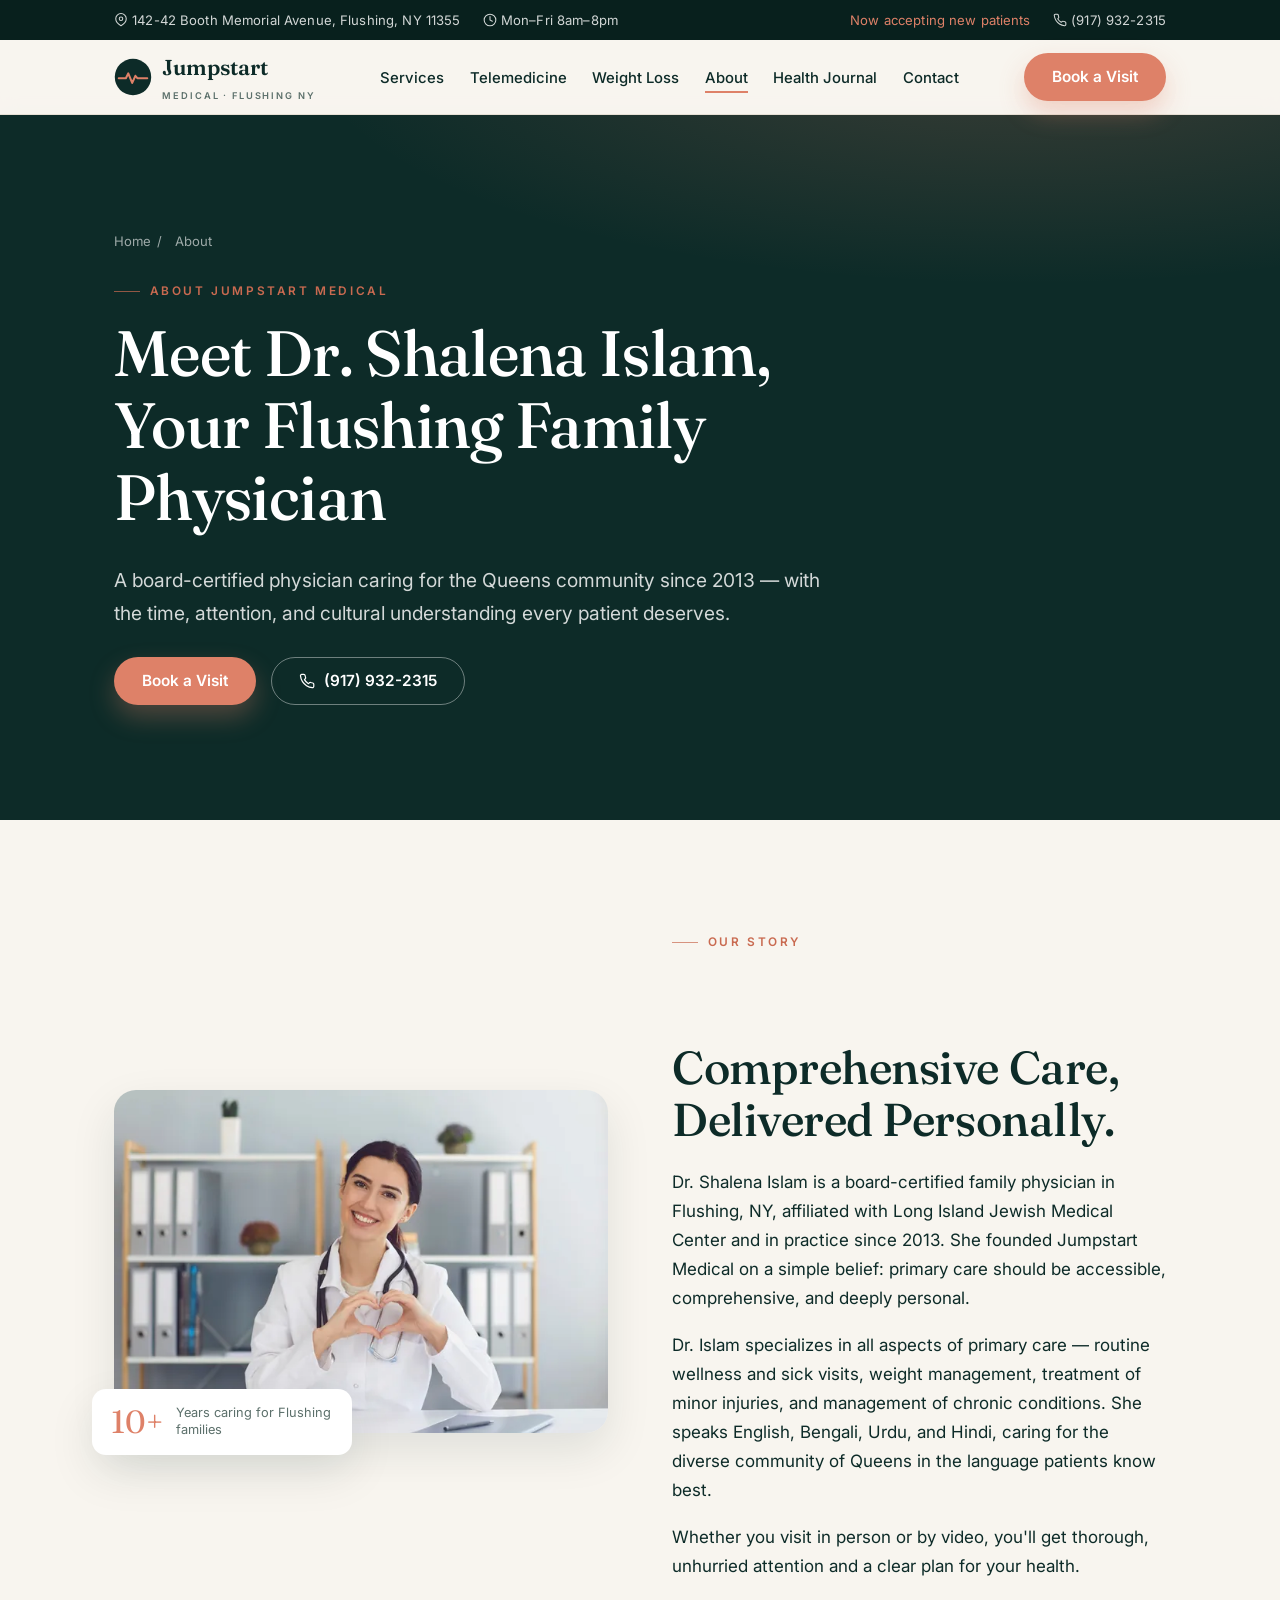
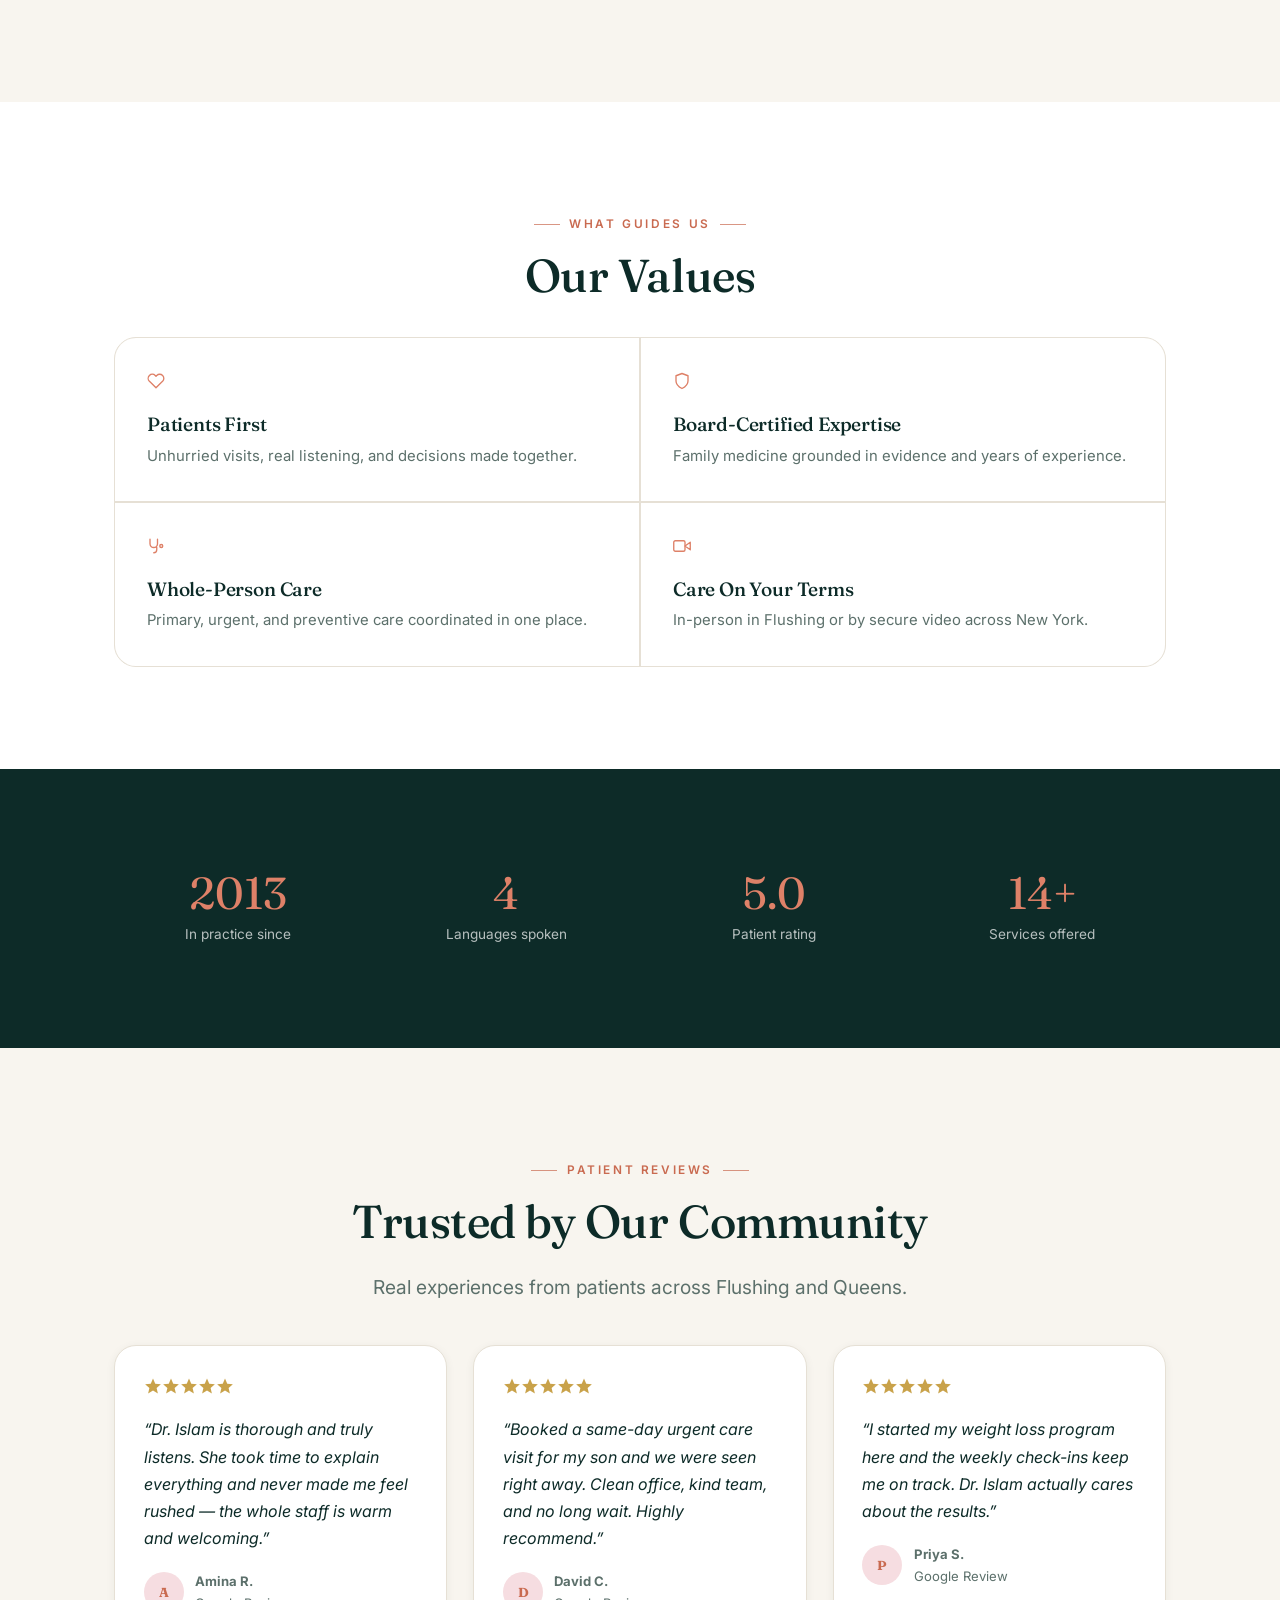
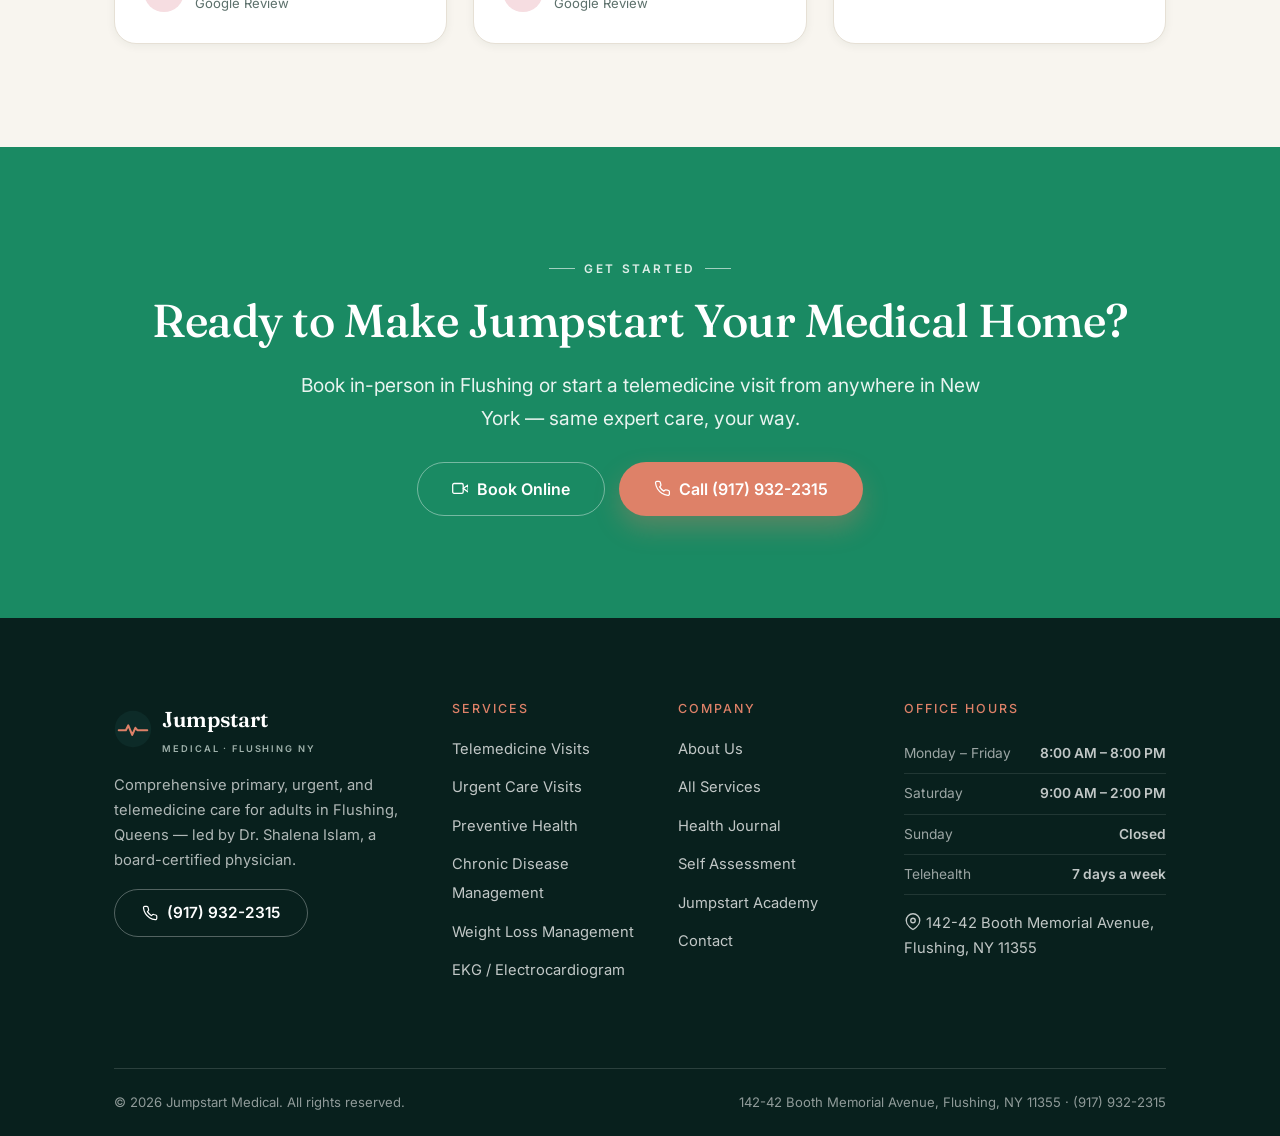
==== about-us/index.html @ 55629e94 "Redesign Jumpstart Medical site: new layout, SEO, responsive, imagery - Rebuild the site following j" ====
<!doctype html>
<html lang="en">
<head>
<meta charset="utf-8">
<meta name="viewport" content="width=device-width, initial-scale=1">
<title>About Jumpstart Medical | Dr. Shalena Islam, Flushing NY Family Physician</title>
<meta name="description" content="Meet Dr. Shalena Islam — a board-certified family physician in Flushing, Queens NY since 2013. Comprehensive primary, urgent, and telehealth care in English, Bengali, Urdu, and Hindi.">
<link rel="canonical" href="https://jumpstartmedical.care/about-us/">
<meta name="theme-color" content="#0d2b28">
<meta name="robots" content="index, follow, max-image-preview:large">
<meta name="author" content="Jumpstart Medical">
<meta name="geo.region" content="US-NY">
<meta name="geo.placename" content="Flushing, Queens, New York">

<meta property="og:type" content="website">
<meta property="og:site_name" content="Jumpstart Medical">
<meta property="og:title" content="About Jumpstart Medical | Dr. Shalena Islam, Flushing NY Family Physician">
<meta property="og:description" content="Meet Dr. Shalena Islam — a board-certified family physician in Flushing, Queens NY since 2013. Comprehensive primary, urgent, and telehealth care in English, Bengali, Urdu, and Hindi.">
<meta property="og:url" content="https://jumpstartmedical.care/about-us/">
<meta property="og:image" content="https://jumpstartmedical.care/assets/img/og-image.jpg">
<meta property="og:image:width" content="1200">
<meta property="og:image:height" content="630">
<meta property="og:locale" content="en_US">
<meta name="twitter:card" content="summary_large_image">
<meta name="twitter:title" content="About Jumpstart Medical | Dr. Shalena Islam, Flushing NY Family Physician">
<meta name="twitter:description" content="Meet Dr. Shalena Islam — a board-certified family physician in Flushing, Queens NY since 2013. Comprehensive primary, urgent, and telehealth care in English, Bengali, Urdu, and Hindi.">
<meta name="twitter:image" content="https://jumpstartmedical.care/assets/img/og-image.jpg">

<link rel="icon" type="image/svg+xml" href="../assets/img/favicon.svg">
<link rel="apple-touch-icon" href="../assets/img/favicon.svg">
<link rel="manifest" href="../site.webmanifest">

<link rel="preconnect" href="https://fonts.googleapis.com">
<link rel="preconnect" href="https://fonts.gstatic.com" crossorigin>
<link href="https://fonts.googleapis.com/css2?family=Fraunces:ital,opsz,wght@0,9..144,400;0,9..144,500;1,9..144,400&family=Inter:wght@400;500;600;700&display=swap" rel="stylesheet">
<link rel="stylesheet" href="../assets/css/styles.css">
<script type="application/ld+json">{"@context": "https://schema.org", "@type": "BreadcrumbList", "itemListElement": [{"@type": "ListItem", "position": 1, "name": "Home", "item": "https://jumpstartmedical.care/"}, {"@type": "ListItem", "position": 2, "name": "About", "item": "https://jumpstartmedical.care/about-us/"}]}</script>
<script type="application/ld+json">{"@context": "https://schema.org", "@type": "Physician", "name": "Dr. Shalena Islam", "url": "https://jumpstartmedical.care/about-us/", "telephone": "(917) 932-2315", "medicalSpecialty": "PrimaryCare", "worksFor": {"@id": "https://jumpstartmedical.care/#clinic"}, "knowsLanguage": ["English", "Bengali", "Urdu", "Hindi"], "address": {"@type": "PostalAddress", "streetAddress": "142-42 Booth Memorial Avenue", "addressLocality": "Flushing", "addressRegion": "NY", "postalCode": "11355", "addressCountry": "US"}}</script>
</head>
<body>
<a class="skip" href="#main">Skip to content</a>

<div class="topbar">
  <div class="wrap">
    <div class="tb-left">
      <span><svg class="ico" viewBox="0 0 24 24" fill="none" stroke="currentColor" stroke-width="1.8" stroke-linecap="round" stroke-linejoin="round" aria-hidden="true"><path d="M21 10c0 7-9 12-9 12s-9-5-9-12a9 9 0 0 1 18 0Z"/><circle cx="12" cy="10" r="3"/></svg> 142-42 Booth Memorial Avenue, Flushing, NY 11355</span>
      <span><svg class="ico" viewBox="0 0 24 24" fill="none" stroke="currentColor" stroke-width="1.8" stroke-linecap="round" stroke-linejoin="round" aria-hidden="true"><circle cx="12" cy="12" r="10"/><path d="M12 6v6l4 2"/></svg> Mon–Fri 8am–8pm</span>
    </div>
    <div class="tb-right">
      <span class="dot">Now accepting new patients</span>
      <a href="tel:+19179322315"><svg class="ico" viewBox="0 0 24 24" fill="none" stroke="currentColor" stroke-width="1.8" stroke-linecap="round" stroke-linejoin="round" aria-hidden="true"><path d="M22 16.9v3a2 2 0 0 1-2.2 2 19.8 19.8 0 0 1-8.6-3 19.5 19.5 0 0 1-6-6 19.8 19.8 0 0 1-3-8.6A2 2 0 0 1 4.1 2h3a2 2 0 0 1 2 1.7c.1 1 .4 1.9.7 2.8a2 2 0 0 1-.5 2.1L8.1 9.9a16 16 0 0 0 6 6l1.3-1.3a2 2 0 0 1 2.1-.4c.9.3 1.8.6 2.8.7a2 2 0 0 1 1.7 2Z"/></svg> (917) 932-2315</a>
    </div>
  </div>
</div>
<header class="site-header">
  <nav class="nav wrap" aria-label="Primary">
    <a class="brand" href="../index.html" aria-label="Jumpstart Medical home">
      <img class="mark" src="../assets/img/logo-mark.svg" alt="" width="38" height="38">
      <span>Jumpstart <small>Medical &middot; Flushing NY</small></span>
    </a>
    <ul class="nav-links"><li><a href="../services/">Services</a></li><li><a href="../services/telemedicine-queens-ny/">Telemedicine</a></li><li><a href="../services/weight-loss-in-flushing-ny/">Weight Loss</a></li><li><a href="../about-us/" class="active">About</a></li><li><a href="../blogs/">Health Journal</a></li><li><a href="../contact/">Contact</a></li></ul>
    <div class="nav-cta">
      <a class="btn btn-primary" href="https://www.zocdoc.com/practice/jumpstart-medical-75416" target="_blank" rel="noopener">Book a Visit</a>
    </div>
    <button class="nav-toggle" aria-label="Menu" aria-expanded="false" aria-controls="menu">
      <span></span><span></span><span></span>
    </button>
  </nav>
</header>
<main id="main">
<section class="page-hero">
  <div class="wrap">
    <div class="breadcrumb"><a href="../index.html">Home</a><span>/</span><span>About</span></div>
    <span class="kicker">About Jumpstart Medical</span>
    <h1>Meet Dr. Shalena Islam, Your Flushing Family Physician</h1>
    <p class="lead">A board-certified physician caring for the Queens community since 2013 — with the time, attention, and cultural understanding every patient deserves.</p>
    <div class="hero-actions">
      <a class="btn btn-primary" href="https://www.zocdoc.com/practice/jumpstart-medical-75416" target="_blank" rel="noopener">Book a Visit</a>
      <a class="btn btn-ghost-light" href="tel:+19179322315"><svg class="ico" viewBox="0 0 24 24" fill="none" stroke="currentColor" stroke-width="1.8" stroke-linecap="round" stroke-linejoin="round" aria-hidden="true"><path d="M22 16.9v3a2 2 0 0 1-2.2 2 19.8 19.8 0 0 1-8.6-3 19.5 19.5 0 0 1-6-6 19.8 19.8 0 0 1-3-8.6A2 2 0 0 1 4.1 2h3a2 2 0 0 1 2 1.7c.1 1 .4 1.9.7 2.8a2 2 0 0 1-.5 2.1L8.1 9.9a16 16 0 0 0 6 6l1.3-1.3a2 2 0 0 1 2.1-.4c.9.3 1.8.6 2.8.7a2 2 0 0 1 1.7 2Z"/></svg> (917) 932-2315</a>
    </div>
  </div>
</section>
<section class="section">
  <div class="wrap">
    <div class="split">
      <div class="split-media reveal"><img src="../assets/img/medicine-that-listens.webp" srcset="../assets/img/medicine-that-listens-640.webp 640w, ../assets/img/medicine-that-listens.webp 1200w" sizes="(max-width:860px) 100vw, 600px" width="1200" height="750" alt="Dr. Shalena Islam at Jumpstart Medical in Flushing, NY">
        <div class="badge-float"><span class="num">10+</span><small>Years caring for Flushing families</small></div>
      </div>
      <div class="reveal prose">
        <span class="kicker">Our Story</span>
        <h2>Comprehensive Care, Delivered Personally.</h2>
        <p>Dr. Shalena Islam is a board-certified family physician in Flushing, NY, affiliated with Long Island Jewish Medical Center and in practice since 2013. She founded Jumpstart Medical on a simple belief: primary care should be accessible, comprehensive, and deeply personal.</p>
        <p>Dr. Islam specializes in all aspects of primary care — routine wellness and sick visits, weight management, treatment of minor injuries, and management of chronic conditions. She speaks English, Bengali, Urdu, and Hindi, caring for the diverse community of Queens in the language patients know best.</p>
        <p>Whether you visit in person or by video, you'll get thorough, unhurried attention and a clear plan for your health.</p>
      </div>
    </div>
  </div>
</section>
<section class="section" style="background:var(--paper)">
  <div class="wrap">
    <div class="section-head center"><span class="kicker center">What Guides Us</span><h2>Our Values</h2></div>
    <div class="feat-grid" style="margin-top:2.2rem"><div class="feat reveal"><span style="color:var(--coral);display:inline-flex;width:34px;height:34px"><svg class="ico" viewBox="0 0 24 24" fill="none" stroke="currentColor" stroke-width="1.8" stroke-linecap="round" stroke-linejoin="round" aria-hidden="true"><path d="M20.8 4.6a5.5 5.5 0 0 0-7.8 0L12 5.7l-1-1.1a5.5 5.5 0 0 0-7.8 7.8l1.1 1L12 21l7.7-7.6 1.1-1a5.5 5.5 0 0 0 0-7.8Z"/></svg></span><h3>Patients First</h3><p>Unhurried visits, real listening, and decisions made together.</p></div><div class="feat reveal"><span style="color:var(--coral);display:inline-flex;width:34px;height:34px"><svg class="ico" viewBox="0 0 24 24" fill="none" stroke="currentColor" stroke-width="1.8" stroke-linecap="round" stroke-linejoin="round" aria-hidden="true"><path d="M12 22s8-4 8-10V5l-8-3-8 3v7c0 6 8 10 8 10Z"/></svg></span><h3>Board-Certified Expertise</h3><p>Family medicine grounded in evidence and years of experience.</p></div><div class="feat reveal"><span style="color:var(--coral);display:inline-flex;width:34px;height:34px"><svg class="ico" viewBox="0 0 24 24" fill="none" stroke="currentColor" stroke-width="1.8" stroke-linecap="round" stroke-linejoin="round" aria-hidden="true"><path d="M4 3v6a5 5 0 0 0 10 0V3M9 21a4 4 0 0 0 4-4v-3"/><circle cx="19" cy="12" r="2"/></svg></span><h3>Whole-Person Care</h3><p>Primary, urgent, and preventive care coordinated in one place.</p></div><div class="feat reveal"><span style="color:var(--coral);display:inline-flex;width:34px;height:34px"><svg class="ico" viewBox="0 0 24 24" fill="none" stroke="currentColor" stroke-width="1.8" stroke-linecap="round" stroke-linejoin="round" aria-hidden="true"><path d="m23 7-7 5 7 5V7Z"/><rect x="1" y="5" width="15" height="14" rx="2"/></svg></span><h3>Care On Your Terms</h3><p>In-person in Flushing or by secure video across New York.</p></div></div>
  </div>
</section>
<section class="section band-dark">
  <div class="wrap">
    <div class="stats on-dark reveal">
      <div class="stat"><div class="n">2013</div><div class="l" style="color:rgba(255,255,255,.7)">In practice since</div></div>
      <div class="stat"><div class="n">4</div><div class="l" style="color:rgba(255,255,255,.7)">Languages spoken</div></div>
      <div class="stat"><div class="n">5.0</div><div class="l" style="color:rgba(255,255,255,.7)">Patient rating</div></div>
      <div class="stat"><div class="n">14+</div><div class="l" style="color:rgba(255,255,255,.7)">Services offered</div></div>
    </div>
  </div>
</section>

<section class="section">
  <div class="wrap">
    <div class="section-head center">
      <span class="kicker center">Patient Reviews</span>
      <h2>Trusted by Our Community</h2>
      <p class="lead">Real experiences from patients across Flushing and Queens.</p>
    </div>
    <div class="grid grid-3" style="margin-top:2.6rem">
      <div class="review reveal">
        <div class="stars" aria-label="5 out of 5 stars"><svg viewBox="0 0 24 24" fill="currentColor" aria-hidden="true"><path d="m12 2 3 6.9 7.5.6-5.7 5 1.7 7.4L12 18l-6.5 3.9 1.7-7.4-5.7-5 7.5-.6Z"/></svg><svg viewBox="0 0 24 24" fill="currentColor" aria-hidden="true"><path d="m12 2 3 6.9 7.5.6-5.7 5 1.7 7.4L12 18l-6.5 3.9 1.7-7.4-5.7-5 7.5-.6Z"/></svg><svg viewBox="0 0 24 24" fill="currentColor" aria-hidden="true"><path d="m12 2 3 6.9 7.5.6-5.7 5 1.7 7.4L12 18l-6.5 3.9 1.7-7.4-5.7-5 7.5-.6Z"/></svg><svg viewBox="0 0 24 24" fill="currentColor" aria-hidden="true"><path d="m12 2 3 6.9 7.5.6-5.7 5 1.7 7.4L12 18l-6.5 3.9 1.7-7.4-5.7-5 7.5-.6Z"/></svg><svg viewBox="0 0 24 24" fill="currentColor" aria-hidden="true"><path d="m12 2 3 6.9 7.5.6-5.7 5 1.7 7.4L12 18l-6.5 3.9 1.7-7.4-5.7-5 7.5-.6Z"/></svg></div>
        <p>&ldquo;Dr. Islam is thorough and truly listens. She took time to explain everything and never made me feel rushed — the whole staff is warm and welcoming.&rdquo;</p>
        <div class="who"><span class="av">A</span><span><b>Amina R.</b><span>Google Review</span></span></div>
      </div>
      <div class="review reveal">
        <div class="stars" aria-label="5 out of 5 stars"><svg viewBox="0 0 24 24" fill="currentColor" aria-hidden="true"><path d="m12 2 3 6.9 7.5.6-5.7 5 1.7 7.4L12 18l-6.5 3.9 1.7-7.4-5.7-5 7.5-.6Z"/></svg><svg viewBox="0 0 24 24" fill="currentColor" aria-hidden="true"><path d="m12 2 3 6.9 7.5.6-5.7 5 1.7 7.4L12 18l-6.5 3.9 1.7-7.4-5.7-5 7.5-.6Z"/></svg><svg viewBox="0 0 24 24" fill="currentColor" aria-hidden="true"><path d="m12 2 3 6.9 7.5.6-5.7 5 1.7 7.4L12 18l-6.5 3.9 1.7-7.4-5.7-5 7.5-.6Z"/></svg><svg viewBox="0 0 24 24" fill="currentColor" aria-hidden="true"><path d="m12 2 3 6.9 7.5.6-5.7 5 1.7 7.4L12 18l-6.5 3.9 1.7-7.4-5.7-5 7.5-.6Z"/></svg><svg viewBox="0 0 24 24" fill="currentColor" aria-hidden="true"><path d="m12 2 3 6.9 7.5.6-5.7 5 1.7 7.4L12 18l-6.5 3.9 1.7-7.4-5.7-5 7.5-.6Z"/></svg></div>
        <p>&ldquo;Booked a same-day urgent care visit for my son and we were seen right away. Clean office, kind team, and no long wait. Highly recommend.&rdquo;</p>
        <div class="who"><span class="av">D</span><span><b>David C.</b><span>Google Review</span></span></div>
      </div>
      <div class="review reveal">
        <div class="stars" aria-label="5 out of 5 stars"><svg viewBox="0 0 24 24" fill="currentColor" aria-hidden="true"><path d="m12 2 3 6.9 7.5.6-5.7 5 1.7 7.4L12 18l-6.5 3.9 1.7-7.4-5.7-5 7.5-.6Z"/></svg><svg viewBox="0 0 24 24" fill="currentColor" aria-hidden="true"><path d="m12 2 3 6.9 7.5.6-5.7 5 1.7 7.4L12 18l-6.5 3.9 1.7-7.4-5.7-5 7.5-.6Z"/></svg><svg viewBox="0 0 24 24" fill="currentColor" aria-hidden="true"><path d="m12 2 3 6.9 7.5.6-5.7 5 1.7 7.4L12 18l-6.5 3.9 1.7-7.4-5.7-5 7.5-.6Z"/></svg><svg viewBox="0 0 24 24" fill="currentColor" aria-hidden="true"><path d="m12 2 3 6.9 7.5.6-5.7 5 1.7 7.4L12 18l-6.5 3.9 1.7-7.4-5.7-5 7.5-.6Z"/></svg><svg viewBox="0 0 24 24" fill="currentColor" aria-hidden="true"><path d="m12 2 3 6.9 7.5.6-5.7 5 1.7 7.4L12 18l-6.5 3.9 1.7-7.4-5.7-5 7.5-.6Z"/></svg></div>
        <p>&ldquo;I started my weight loss program here and the weekly check-ins keep me on track. Dr. Islam actually cares about the results.&rdquo;</p>
        <div class="who"><span class="av">P</span><span><b>Priya S.</b><span>Google Review</span></span></div>
      </div></div>
  </div>
</section>

<section class="section cta-band">
  <div class="wrap">
    <span class="kicker center" style="color:rgba(255,255,255,.85)">Get Started</span>
    <h2>Ready to Make Jumpstart Your Medical Home?</h2>
    <p class="lead" style="max-width:60ch;margin-inline:auto">Book in-person in Flushing or start a telemedicine visit from anywhere in New York — same expert care, your way.</p>
    <div class="hero-actions">
      <a class="btn btn-ghost-light btn-lg" href="https://www.zocdoc.com/practice/jumpstart-medical-75416" target="_blank" rel="noopener"><svg class="ico" viewBox="0 0 24 24" fill="none" stroke="currentColor" stroke-width="1.8" stroke-linecap="round" stroke-linejoin="round" aria-hidden="true"><path d="m23 7-7 5 7 5V7Z"/><rect x="1" y="5" width="15" height="14" rx="2"/></svg> Book Online</a>
      <a class="btn btn-primary btn-lg" href="tel:+19179322315"><svg class="ico" viewBox="0 0 24 24" fill="none" stroke="currentColor" stroke-width="1.8" stroke-linecap="round" stroke-linejoin="round" aria-hidden="true"><path d="M22 16.9v3a2 2 0 0 1-2.2 2 19.8 19.8 0 0 1-8.6-3 19.5 19.5 0 0 1-6-6 19.8 19.8 0 0 1-3-8.6A2 2 0 0 1 4.1 2h3a2 2 0 0 1 2 1.7c.1 1 .4 1.9.7 2.8a2 2 0 0 1-.5 2.1L8.1 9.9a16 16 0 0 0 6 6l1.3-1.3a2 2 0 0 1 2.1-.4c.9.3 1.8.6 2.8.7a2 2 0 0 1 1.7 2Z"/></svg> Call (917) 932-2315</a>
    </div>
  </div>
</section></main>
<footer class="site-footer">
  <div class="wrap">
    <div class="footer-top">
      <div>
        <a class="brand" href="../index.html">
          <img class="mark" src="../assets/img/logo-mark.svg" alt="" width="38" height="38">
          <span>Jumpstart <small>Medical &middot; Flushing NY</small></span>
        </a>
        <p>Comprehensive primary, urgent, and telemedicine care for adults in Flushing, Queens — led by Dr. Shalena Islam, a board-certified physician.</p>
        <p><a class="btn btn-outline" style="border-color:rgba(255,255,255,.3);color:#fff" href="tel:+19179322315"><svg class="ico" viewBox="0 0 24 24" fill="none" stroke="currentColor" stroke-width="1.8" stroke-linecap="round" stroke-linejoin="round" aria-hidden="true"><path d="M22 16.9v3a2 2 0 0 1-2.2 2 19.8 19.8 0 0 1-8.6-3 19.5 19.5 0 0 1-6-6 19.8 19.8 0 0 1-3-8.6A2 2 0 0 1 4.1 2h3a2 2 0 0 1 2 1.7c.1 1 .4 1.9.7 2.8a2 2 0 0 1-.5 2.1L8.1 9.9a16 16 0 0 0 6 6l1.3-1.3a2 2 0 0 1 2.1-.4c.9.3 1.8.6 2.8.7a2 2 0 0 1 1.7 2Z"/></svg> (917) 932-2315</a></p>
      </div>
      <div class="footer-col">
        <h4>Services</h4>
        <ul><li><a href="../services/">Telemedicine Visits</a></li><li><a href="../services/">Urgent Care Visits</a></li><li><a href="../services/">Preventive Health</a></li><li><a href="../services/">Chronic Disease Management</a></li><li><a href="../services/">Weight Loss Management</a></li><li><a href="../services/">EKG / Electrocardiogram</a></li></ul>
      </div>
      <div class="footer-col">
        <h4>Company</h4>
        <ul>
          <li><a href="../about-us/">About Us</a></li>
          <li><a href="../services/">All Services</a></li>
          <li><a href="../blogs/">Health Journal</a></li>
          <li><a href="../self-assessment/">Self Assessment</a></li>
          <li><a href="../jumpstart-academy/">Jumpstart Academy</a></li>
          <li><a href="../contact/">Contact</a></li>
        </ul>
      </div>
      <div class="footer-col footer-hours">
        <h4>Office Hours</h4>
        <div class="hours-row"><span>Monday – Friday</span><span>8:00 AM – 8:00 PM</span></div><div class="hours-row"><span>Saturday</span><span>9:00 AM – 2:00 PM</span></div><div class="hours-row"><span>Sunday</span><span>Closed</span></div><div class="hours-row"><span>Telehealth</span><span>7 days a week</span></div>
        <p style="margin-top:1rem"><a href="https://www.google.com/maps/search/?api=1&query=142-42+Booth+Memorial+Avenue+Flushing+NY+11355" target="_blank" rel="noopener"><svg class="ico" viewBox="0 0 24 24" fill="none" stroke="currentColor" stroke-width="1.8" stroke-linecap="round" stroke-linejoin="round" aria-hidden="true"><path d="M21 10c0 7-9 12-9 12s-9-5-9-12a9 9 0 0 1 18 0Z"/><circle cx="12" cy="10" r="3"/></svg> 142-42 Booth Memorial Avenue, Flushing, NY 11355</a></p>
      </div>
    </div>
    <div class="footer-bottom">
      <span>&copy; <span id="yr">2026</span> Jumpstart Medical. All rights reserved.</span>
      <span>142-42 Booth Memorial Avenue, Flushing, NY 11355 &middot; <a href="tel:+19179322315">(917) 932-2315</a></span>
    </div>
  </div>
</footer>
<script src="../assets/js/main.js" defer></script>
</body>
</html>
---- assets/css/styles.css ----
/* ==========================================================================
   Jumpstart Medical — Design System
   Colors & content from jumpstartmedical.care; layout inspired reference build.
   ========================================================================== */

:root {
  /* Brand palette */
  --ink:        #0d2b28;   /* deep teal — dark sections, hero */
  --ink-2:      #08201d;   /* darkest teal */
  --ink-3:      #123b36;   /* raised teal panels */
  --cream:      #f8f5ef;   /* page background */
  --paper:      #ffffff;
  --coral:      #de8168;   /* primary action */
  --coral-dark: #c96a50;
  --rose:       #f6dde1;   /* soft pink section */
  --rose-deep:  #ecc4cb;
  --emerald:    #1a8a63;   /* green CTA */
  --emerald-dk: #147354;
  --gold:       #c9a24a;
  --muted:      #5c706b;   /* body muted text */
  --muted-light:#9fb1ab;
  --line:       #e6e0d5;
  --line-dark:  rgba(255,255,255,.14);

  /* Typography */
  --serif: "Fraunces", "Playfair Display", Georgia, "Times New Roman", serif;
  --sans:  "Inter", -apple-system, BlinkMacSystemFont, "Segoe UI", Roboto, Helvetica, Arial, sans-serif;

  /* Rhythm */
  --wrap: 1180px;
  --gut: clamp(20px, 5vw, 64px);
  --radius: 14px;
  --radius-lg: 22px;
  --shadow-sm: 0 2px 10px rgba(13,43,40,.06);
  --shadow: 0 18px 45px rgba(13,43,40,.10);
  --shadow-lg: 0 30px 70px rgba(13,43,40,.16);
  --ease: cubic-bezier(.22,.61,.36,1);
}

/* ---------- Reset & base ---------- */
* { box-sizing: border-box; }
html { scroll-behavior: smooth; -webkit-text-size-adjust: 100%; }
body {
  margin: 0;
  font-family: var(--sans);
  color: var(--ink);
  background: var(--cream);
  font-size: 17px;
  line-height: 1.7;
  -webkit-font-smoothing: antialiased;
  text-rendering: optimizeLegibility;
}
img { max-width: 100%; display: block; height: auto; }
a { color: inherit; text-decoration: none; }
h1,h2,h3,h4 { font-family: var(--serif); font-weight: 500; line-height: 1.12; margin: 0 0 .5em; letter-spacing: -.01em; }
h1 { font-size: clamp(2.3rem, 5.2vw, 4rem); }
h2 { font-size: clamp(1.85rem, 3.6vw, 2.9rem); }
h3 { font-size: clamp(1.2rem, 2vw, 1.5rem); }
p { margin: 0 0 1.1em; }
:focus-visible { outline: 3px solid var(--coral); outline-offset: 3px; border-radius: 4px; }

/* Inline icon sizing (default; context rules below override) */
.ico { width: 18px; height: 18px; flex: none; vertical-align: -3px; }
.stars svg { width: 18px; height: 18px; }
.reason-card .stars svg { width: 22px; height: 22px; }
.btn .ico { width: 1.05em; height: 1.05em; vertical-align: middle; }
.topbar .ico { width: 14px; height: 14px; vertical-align: -2px; }

.wrap { width: 100%; max-width: var(--wrap); margin-inline: auto; padding-inline: var(--gut); }
.section { padding: clamp(56px, 8vw, 110px) 0; }
.center { text-align: center; }
.lead { font-size: clamp(1.05rem, 1.6vw, 1.2rem); color: var(--muted); }

/* eyebrow / kicker */
.kicker {
  font-family: var(--sans);
  font-size: .74rem;
  font-weight: 600;
  letter-spacing: .22em;
  text-transform: uppercase;
  color: var(--coral-dark);
  display: inline-flex;
  align-items: center;
  gap: .6rem;
  margin-bottom: 1rem;
}
.kicker::before { content: ""; width: 26px; height: 1px; background: currentColor; opacity: .7; }
.kicker.center { justify-content: center; }
.kicker.center::after { content: ""; width: 26px; height: 1px; background: currentColor; opacity: .7; }
.on-dark .kicker { color: var(--coral); }

.section-head { max-width: 720px; }
.section-head.center { margin-inline: auto; }

/* ---------- Buttons ---------- */
.btn {
  display: inline-flex; align-items: center; justify-content: center; gap: .55rem;
  font-family: var(--sans); font-weight: 600; font-size: .96rem;
  padding: .95rem 1.7rem; border-radius: 999px; border: 1.5px solid transparent;
  cursor: pointer; transition: transform .25s var(--ease), background .25s, color .25s, box-shadow .25s;
  line-height: 1; text-align: center;
}
.btn:hover { transform: translateY(-2px); }
.btn-primary { background: var(--coral); color: #fff; box-shadow: 0 12px 26px rgba(222,129,104,.32); }
.btn-primary:hover { background: var(--coral-dark); }
.btn-emerald { background: var(--emerald); color: #fff; box-shadow: 0 12px 26px rgba(26,138,99,.28); }
.btn-emerald:hover { background: var(--emerald-dk); }
.btn-outline { border-color: rgba(13,43,40,.28); color: var(--ink); background: transparent; }
.btn-outline:hover { background: var(--ink); color: #fff; border-color: var(--ink); }
.btn-ghost-light { border-color: rgba(255,255,255,.4); color: #fff; background: transparent; }
.btn-ghost-light:hover { background: #fff; color: var(--ink); }
.btn-lg { padding: 1.1rem 2.1rem; font-size: 1rem; }

/* ---------- Header ---------- */
.topbar {
  background: var(--ink-2); color: rgba(255,255,255,.82);
  font-size: .82rem; letter-spacing: .01em;
}
.topbar .wrap { display: flex; justify-content: space-between; align-items: center; gap: 1rem; min-height: 40px; }
.topbar a { color: rgba(255,255,255,.82); transition: color .2s; }
.topbar a:hover { color: #fff; }
.topbar .tb-left, .topbar .tb-right { display: flex; gap: 1.4rem; align-items: center; flex-wrap: wrap; }
.topbar .dot { color: var(--coral); }

.site-header {
  position: sticky; top: 0; z-index: 50;
  background: rgba(248,245,239,.92);
  backdrop-filter: saturate(140%) blur(10px);
  border-bottom: 1px solid var(--line);
}
.nav { display: flex; align-items: center; justify-content: space-between; gap: 1.5rem; min-height: 74px; }
.brand { display: flex; align-items: center; gap: .65rem; font-family: var(--serif); font-weight: 600; font-size: 1.35rem; color: var(--ink); }
.brand .mark { width: 38px; height: 38px; flex: none; }
.brand small { display: block; font-family: var(--sans); font-size: .58rem; letter-spacing: .2em; text-transform: uppercase; color: var(--muted); font-weight: 600; margin-top: 2px; }
.nav-links { display: flex; align-items: center; gap: 1.6rem; list-style: none; margin: 0; padding: 0; }
.nav-links a { font-size: .93rem; font-weight: 500; color: var(--ink); position: relative; padding: .3rem 0; transition: color .2s; }
.nav-links a::after { content: ""; position: absolute; left: 0; bottom: -2px; width: 0; height: 2px; background: var(--coral); transition: width .28s var(--ease); }
.nav-links a:hover::after, .nav-links a.active::after { width: 100%; }
.nav-cta { display: flex; align-items: center; gap: .8rem; }
.nav-toggle { display: none; background: none; border: 0; cursor: pointer; padding: .4rem; }
.nav-toggle span { display: block; width: 26px; height: 2px; background: var(--ink); margin: 5px 0; border-radius: 2px; transition: .3s var(--ease); }

/* ---------- Hero ---------- */
.hero { position: relative; color: #fff; background: var(--ink); overflow: hidden; }
.hero::before {
  content: ""; position: absolute; inset: 0;
  background: linear-gradient(105deg, rgba(8,32,29,.94) 0%, rgba(8,32,29,.78) 42%, rgba(8,32,29,.45) 100%);
  z-index: 1;
}
.hero-bg { position: absolute; inset: 0; width: 100%; height: 100%; object-fit: cover; z-index: 0; }
.hero .wrap { position: relative; z-index: 2; padding-top: clamp(60px, 9vw, 110px); padding-bottom: clamp(60px, 9vw, 110px); }
.hero-grid { display: grid; grid-template-columns: 1.15fr .85fr; gap: clamp(28px, 5vw, 64px); align-items: center; }
.hero h1 { color: #fff; margin-bottom: .35em; }
.hero h1 em { font-style: italic; color: var(--coral); }
.hero-sub { font-size: clamp(1.02rem, 1.5vw, 1.18rem); color: rgba(255,255,255,.85); max-width: 46ch; }
.hero-actions { display: flex; flex-wrap: wrap; gap: .9rem; margin-top: 1.7rem; }
.hero-badge { display: inline-block; font-size: .74rem; letter-spacing: .2em; text-transform: uppercase; color: var(--coral); font-weight: 600; margin-bottom: 1.1rem; }

/* Hours card in hero */
.hours-card {
  background: rgba(255,255,255,.07); border: 1px solid rgba(255,255,255,.16);
  border-radius: var(--radius-lg); padding: 1.6rem 1.7rem; backdrop-filter: blur(6px);
}
.hours-card h3 { color: #fff; font-family: var(--sans); font-size: .78rem; letter-spacing: .18em; text-transform: uppercase; color: var(--coral); margin-bottom: 1rem; }
.hours-row { display: flex; justify-content: space-between; gap: 1rem; padding: .5rem 0; border-bottom: 1px solid rgba(255,255,255,.1); font-size: .93rem; }
.hours-row:last-child { border-bottom: 0; }
.hours-row span:first-child { color: rgba(255,255,255,.72); }
.hours-row span:last-child { font-weight: 600; }
.hours-card .addr { margin-top: 1.1rem; font-size: .9rem; color: rgba(255,255,255,.8); line-height: 1.5; }

/* ---------- Trust strip ---------- */
.trust { background: var(--ink-2); color: rgba(255,255,255,.9); border-top: 1px solid var(--line-dark); }
.trust .wrap { display: flex; flex-wrap: wrap; justify-content: space-between; gap: 1rem 2rem; padding-block: 1.1rem; }
.trust-item { display: flex; align-items: center; gap: .6rem; font-size: .9rem; font-weight: 500; }
.trust-item svg { width: 20px; height: 20px; color: var(--coral); flex: none; }

/* ---------- Split feature ---------- */
.split { display: grid; grid-template-columns: 1fr 1fr; gap: clamp(30px, 5vw, 72px); align-items: center; }
.split.rev .split-media { order: 2; }
.split-media { position: relative; }
.split-media img { border-radius: var(--radius-lg); box-shadow: var(--shadow); width: 100%; object-fit: cover; }
.split-media .badge-float {
  position: absolute; bottom: -22px; left: -22px; background: var(--paper);
  border-radius: var(--radius); padding: 1rem 1.2rem; box-shadow: var(--shadow);
  display: flex; align-items: center; gap: .8rem; max-width: 260px;
}
.split-media .badge-float .num { font-family: var(--serif); font-size: 2rem; color: var(--coral); line-height: 1; }
.split-media .badge-float small { font-size: .8rem; color: var(--muted); line-height: 1.3; }
.check-list { list-style: none; margin: 1.4rem 0 0; padding: 0; display: grid; gap: .85rem; }
.check-list li { display: flex; gap: .7rem; align-items: flex-start; font-size: 1rem; }
.check-list svg { width: 22px; height: 22px; color: var(--emerald); flex: none; margin-top: 2px; }
.on-dark .check-list svg { color: var(--coral); }

/* ---------- Service cards grid ---------- */
.grid { display: grid; gap: 26px; }
.grid-3 { grid-template-columns: repeat(3, 1fr); }
.grid-2 { grid-template-columns: repeat(2, 1fr); }
.grid-4 { grid-template-columns: repeat(4, 1fr); }

.card {
  background: var(--paper); border: 1px solid var(--line); border-radius: var(--radius-lg);
  overflow: hidden; transition: transform .3s var(--ease), box-shadow .3s; display: flex; flex-direction: column;
}
.card:hover { transform: translateY(-6px); box-shadow: var(--shadow); }
.card-media { position: relative; aspect-ratio: 16/10; overflow: hidden; }
.card-media img { width: 100%; height: 100%; object-fit: cover; transition: transform .5s var(--ease); }
.card:hover .card-media img { transform: scale(1.05); }
.tag {
  position: absolute; top: 12px; left: 12px; z-index: 2;
  background: var(--coral); color: #fff; font-size: .66rem; font-weight: 700;
  letter-spacing: .12em; text-transform: uppercase; padding: .35rem .7rem; border-radius: 999px;
}
.tag.emerald { background: var(--emerald); }
.tag.ink { background: var(--ink); }
.card-body { padding: 1.4rem 1.5rem 1.6rem; flex: 1; display: flex; flex-direction: column; }
.card-body h3 { font-size: 1.22rem; margin-bottom: .4rem; }
.card-body p { font-size: .93rem; color: var(--muted); margin-bottom: 1rem; }
.card-body .more { margin-top: auto; font-weight: 600; font-size: .88rem; color: var(--coral-dark); display: inline-flex; align-items: center; gap: .4rem; }
.card:hover .card-body .more { gap: .7rem; }

/* Image-overlay service cards (What We Do) */
.svc-tiles { display: grid; grid-template-columns: repeat(3, 1fr); gap: 20px; }
.svc-tile { position: relative; border-radius: var(--radius-lg); overflow: hidden; min-height: 340px; display: flex; align-items: flex-end; color: #fff; }
.svc-tile img { position: absolute; inset: 0; width: 100%; height: 100%; object-fit: cover; z-index: 0; transition: transform .5s var(--ease); }
.svc-tile::after { content: ""; position: absolute; inset: 0; z-index: 1; background: linear-gradient(to top, rgba(8,32,29,.92) 0%, rgba(8,32,29,.35) 55%, rgba(8,32,29,.05) 100%); }
.svc-tile:hover img { transform: scale(1.06); }
.svc-tile .svc-inner { position: relative; z-index: 2; padding: 1.6rem; }
.svc-tile h3 { color: #fff; margin-bottom: .35rem; }
.svc-tile p { font-size: .9rem; color: rgba(255,255,255,.85); margin: 0; }

/* ---------- Feature list (Why choose) 2x2 ---------- */
.feat-grid { display: grid; grid-template-columns: 1fr 1fr; gap: 2px; background: var(--line); border: 1px solid var(--line); border-radius: var(--radius-lg); overflow: hidden; }
.feat { background: var(--paper); padding: 2rem 2rem; }
.feat .fnum { font-family: var(--serif); color: var(--coral); font-size: 1.1rem; letter-spacing: .1em; }
.feat h3 { font-size: 1.2rem; margin: .5rem 0 .5rem; }
.feat p { font-size: .93rem; color: var(--muted); margin: 0; }

/* ---------- Dark band (no-fault) ---------- */
.band-dark { background: var(--ink); color: #fff; }
.band-dark h2 { color: #fff; }
.band-dark .lead { color: rgba(255,255,255,.8); }
.provide-list { list-style: none; margin: 0; padding: 0; display: grid; grid-template-columns: 1fr 1fr; gap: .8rem 2rem; }
.provide-list li { display: flex; gap: .6rem; align-items: flex-start; font-size: .96rem; color: rgba(255,255,255,.9); }
.provide-list svg { width: 20px; height: 20px; color: var(--coral); flex: none; margin-top: 3px; }

/* ---------- Rose band (why us) ---------- */
.band-rose { background: var(--rose); }
.reason-card { background: var(--ink); color: #fff; border-radius: var(--radius-lg); padding: 2rem; box-shadow: var(--shadow); }
.reason-card .rating { font-family: var(--serif); font-size: 3rem; color: var(--coral); line-height: 1; }
.reason-card .stars { color: var(--gold); letter-spacing: 2px; margin: .3rem 0 .5rem; }
.reason-card .same-day { margin-top: 1.4rem; padding-top: 1.4rem; border-top: 1px solid rgba(255,255,255,.15); }
.reason-card .same-day strong { color: var(--coral); font-size: 1.15rem; }

/* ---------- Reviews ---------- */
.review { background: var(--paper); border: 1px solid var(--line); border-radius: var(--radius-lg); padding: 1.8rem; box-shadow: var(--shadow-sm); }
.review .stars { color: var(--gold); letter-spacing: 3px; margin-bottom: .8rem; }
.review p { font-style: italic; color: var(--ink); font-size: 1rem; }
.review .who { display: flex; align-items: center; gap: .7rem; margin-top: 1rem; font-size: .9rem; }
.review .who .av { width: 40px; height: 40px; border-radius: 50%; background: var(--rose); color: var(--coral-dark); display: grid; place-items: center; font-weight: 700; font-family: var(--serif); flex: none; }
.review .who b { display: block; }
.review .who span { color: var(--muted); font-size: .82rem; }

/* ---------- Visit / location split ---------- */
.visit-hours { background: var(--paper); border: 1px solid var(--line); border-radius: var(--radius); padding: 1.4rem 1.6rem; margin: 1.4rem 0; }
.visit-hours .hours-row span:first-child { color: var(--muted); }

/* ---------- Insurance grid ---------- */
.ins-grid { display: grid; grid-template-columns: repeat(4, 1fr); gap: 14px; }
.ins-pill { background: var(--paper); border: 1px solid var(--line); border-radius: 12px; padding: 1rem; text-align: center; font-size: .88rem; font-weight: 600; color: var(--ink); transition: .25s var(--ease); }
.ins-pill:hover { border-color: var(--coral); color: var(--coral-dark); transform: translateY(-3px); box-shadow: var(--shadow-sm); }

/* area chips */
.chips { display: flex; flex-wrap: wrap; gap: .6rem; justify-content: center; margin-top: 1.4rem; }
.chip { background: var(--paper); border: 1px solid var(--line); border-radius: 999px; padding: .5rem 1.1rem; font-size: .86rem; color: var(--muted); }

/* ---------- FAQ ---------- */
.faq { max-width: 860px; margin-inline: auto; }
.faq-item { border-bottom: 1px solid var(--line); }
.faq-q { width: 100%; text-align: left; background: none; border: 0; cursor: pointer; padding: 1.3rem 3rem 1.3rem 0; font-family: var(--serif); font-size: 1.15rem; color: var(--ink); position: relative; }
.faq-q::after { content: "+"; position: absolute; right: 4px; top: 50%; transform: translateY(-50%); font-size: 1.6rem; color: var(--coral); transition: transform .3s var(--ease); font-family: var(--sans); }
.faq-item.open .faq-q::after { transform: translateY(-50%) rotate(45deg); }
.faq-a { max-height: 0; overflow: hidden; transition: max-height .35s var(--ease); }
.faq-a p { padding: 0 2rem 1.3rem 0; color: var(--muted); margin: 0; font-size: .98rem; }

/* ---------- CTA band ---------- */
.cta-band { background: var(--emerald); color: #fff; text-align: center; }
.cta-band h2 { color: #fff; }
.cta-band .lead { color: rgba(255,255,255,.9); }
.cta-band .hero-actions { justify-content: center; }

/* ---------- Page hero (inner) ---------- */
.page-hero { background: var(--ink); color: #fff; position: relative; overflow: hidden; }
.page-hero::before { content:""; position:absolute; inset:0; background: radial-gradient(1200px 400px at 80% -10%, rgba(222,129,104,.22), transparent 60%); }
.page-hero .wrap { position: relative; padding-block: clamp(64px, 9vw, 120px); }
.page-hero h1 { color: #fff; max-width: 18ch; }
.page-hero .lead { color: rgba(255,255,255,.82); max-width: 60ch; }
.breadcrumb { font-size: .82rem; color: rgba(255,255,255,.6); margin-bottom: 1.2rem; }
.breadcrumb a:hover { color: var(--coral); }
.breadcrumb span { margin: 0 .4rem; }

/* prose */
.prose { max-width: 760px; }
.prose h2 { margin-top: 1.6em; }
.prose h3 { margin-top: 1.4em; }
.prose ul { padding-left: 1.2em; }
.prose li { margin-bottom: .5em; }

/* stat row */
.stats { display: grid; grid-template-columns: repeat(4,1fr); gap: 20px; }
.stat { text-align: center; }
.stat .n { font-family: var(--serif); font-size: clamp(2rem,4vw,2.8rem); color: var(--coral); line-height: 1; }
.stat .l { font-size: .85rem; color: var(--muted); margin-top: .4rem; }
.on-dark .stat .l { color: rgba(255,255,255,.7); }

/* contact */
.contact-grid { display: grid; grid-template-columns: 1fr 1fr; gap: clamp(30px,5vw,60px); }
.info-row { display: flex; gap: 1rem; align-items: flex-start; padding: 1.1rem 0; border-bottom: 1px solid var(--line); }
.info-row svg { width: 24px; height: 24px; color: var(--coral); flex: none; margin-top: 3px; }
.info-row b { display: block; font-family: var(--serif); font-size: 1.1rem; }
.info-row a, .info-row p { color: var(--muted); margin: .2rem 0 0; }
.map-embed { border: 0; width: 100%; height: 100%; min-height: 320px; border-radius: var(--radius-lg); }
.form-field { margin-bottom: 1.1rem; }
.form-field label { display: block; font-size: .85rem; font-weight: 600; margin-bottom: .4rem; }
.form-field input, .form-field select, .form-field textarea {
  width: 100%; padding: .85rem 1rem; border: 1.5px solid var(--line); border-radius: 12px;
  font-family: var(--sans); font-size: .95rem; background: var(--paper); color: var(--ink); transition: border .2s;
}
.form-field input:focus, .form-field select:focus, .form-field textarea:focus { border-color: var(--coral); outline: none; }

/* blog cards */
.post { background: var(--paper); border: 1px solid var(--line); border-radius: var(--radius-lg); overflow: hidden; transition: .3s var(--ease); }
.post:hover { transform: translateY(-5px); box-shadow: var(--shadow); }
.post .card-media { aspect-ratio: 16/9; }
.post-meta { font-size: .78rem; letter-spacing: .1em; text-transform: uppercase; color: var(--coral-dark); font-weight: 600; }

/* ---------- Footer ---------- */
.site-footer { background: var(--ink-2); color: rgba(255,255,255,.75); }
.footer-top { display: grid; grid-template-columns: 1.6fr 1fr 1fr 1.4fr; gap: 2.4rem; padding-block: clamp(48px,7vw,84px); }
.site-footer .brand { color: #fff; margin-bottom: 1rem; }
.site-footer .brand small { color: var(--muted-light); }
.footer-top p { font-size: .92rem; color: rgba(255,255,255,.68); }
.footer-col h4 { font-family: var(--sans); font-size: .78rem; letter-spacing: .16em; text-transform: uppercase; color: var(--coral); margin-bottom: 1.1rem; }
.footer-col ul { list-style: none; margin: 0; padding: 0; display: grid; gap: .6rem; }
.footer-col a { font-size: .92rem; color: rgba(255,255,255,.75); transition: color .2s; }
.footer-col a:hover { color: #fff; }
.footer-hours .hours-row { border-color: rgba(255,255,255,.1); font-size: .86rem; }
.footer-hours .hours-row span:first-child { color: rgba(255,255,255,.6); }
.footer-bottom { border-top: 1px solid var(--line-dark); padding-block: 1.4rem; display: flex; justify-content: space-between; gap: 1rem; flex-wrap: wrap; font-size: .82rem; color: rgba(255,255,255,.55); }
.footer-bottom a:hover { color: #fff; }

/* reveal on scroll */
.reveal { opacity: 0; transform: translateY(24px); transition: opacity .7s var(--ease), transform .7s var(--ease); }
.reveal.in { opacity: 1; transform: none; }

/* skip link */
.skip { position: absolute; left: -999px; top: 0; background: var(--ink); color: #fff; padding: .7rem 1.2rem; z-index: 999; border-radius: 0 0 8px 0; }
.skip:focus { left: 0; }

/* ---------- Responsive ---------- */
@media (max-width: 1000px) {
  .grid-4 { grid-template-columns: repeat(2, 1fr); }
  .footer-top { grid-template-columns: 1fr 1fr; gap: 2rem; }
}
@media (max-width: 860px) {
  .nav-links, .nav-cta .btn { display: none; }
  .nav-toggle { display: block; }
  .nav.open .nav-links {
    display: flex; position: absolute; top: 74px; left: 0; right: 0; flex-direction: column;
    background: var(--cream); padding: 1.2rem var(--gut) 1.8rem; gap: 1.1rem; border-bottom: 1px solid var(--line);
    box-shadow: var(--shadow);
  }
  .nav.open .nav-cta .btn { display: inline-flex; }
  .nav.open .nav-cta { position: absolute; top: 74px; left: 0; right: 0; }
  .hero-grid, .split, .contact-grid { grid-template-columns: 1fr; }
  .split.rev .split-media { order: 0; }
  .grid-3, .svc-tiles, .grid-2, .provide-list, .feat-grid, .ins-grid, .stats { grid-template-columns: 1fr 1fr; }
  .hero-grid { gap: 32px; }
  .split-media .badge-float { left: 12px; bottom: -18px; }
}
@media (max-width: 560px) {
  body { font-size: 16px; }
  .grid-3, .svc-tiles, .grid-2, .provide-list, .feat-grid, .ins-grid, .stats, .grid-4 { grid-template-columns: 1fr; }
  .topbar .tb-left { display: none; }
  .topbar .wrap { justify-content: center; }
  .hero-actions .btn, .cta-band .btn { width: 100%; }
  .feat { padding: 1.5rem; }
}

@media (prefers-reduced-motion: reduce) {
  * { animation: none !important; transition: none !important; scroll-behavior: auto !important; }
  .reveal { opacity: 1; transform: none; }
}
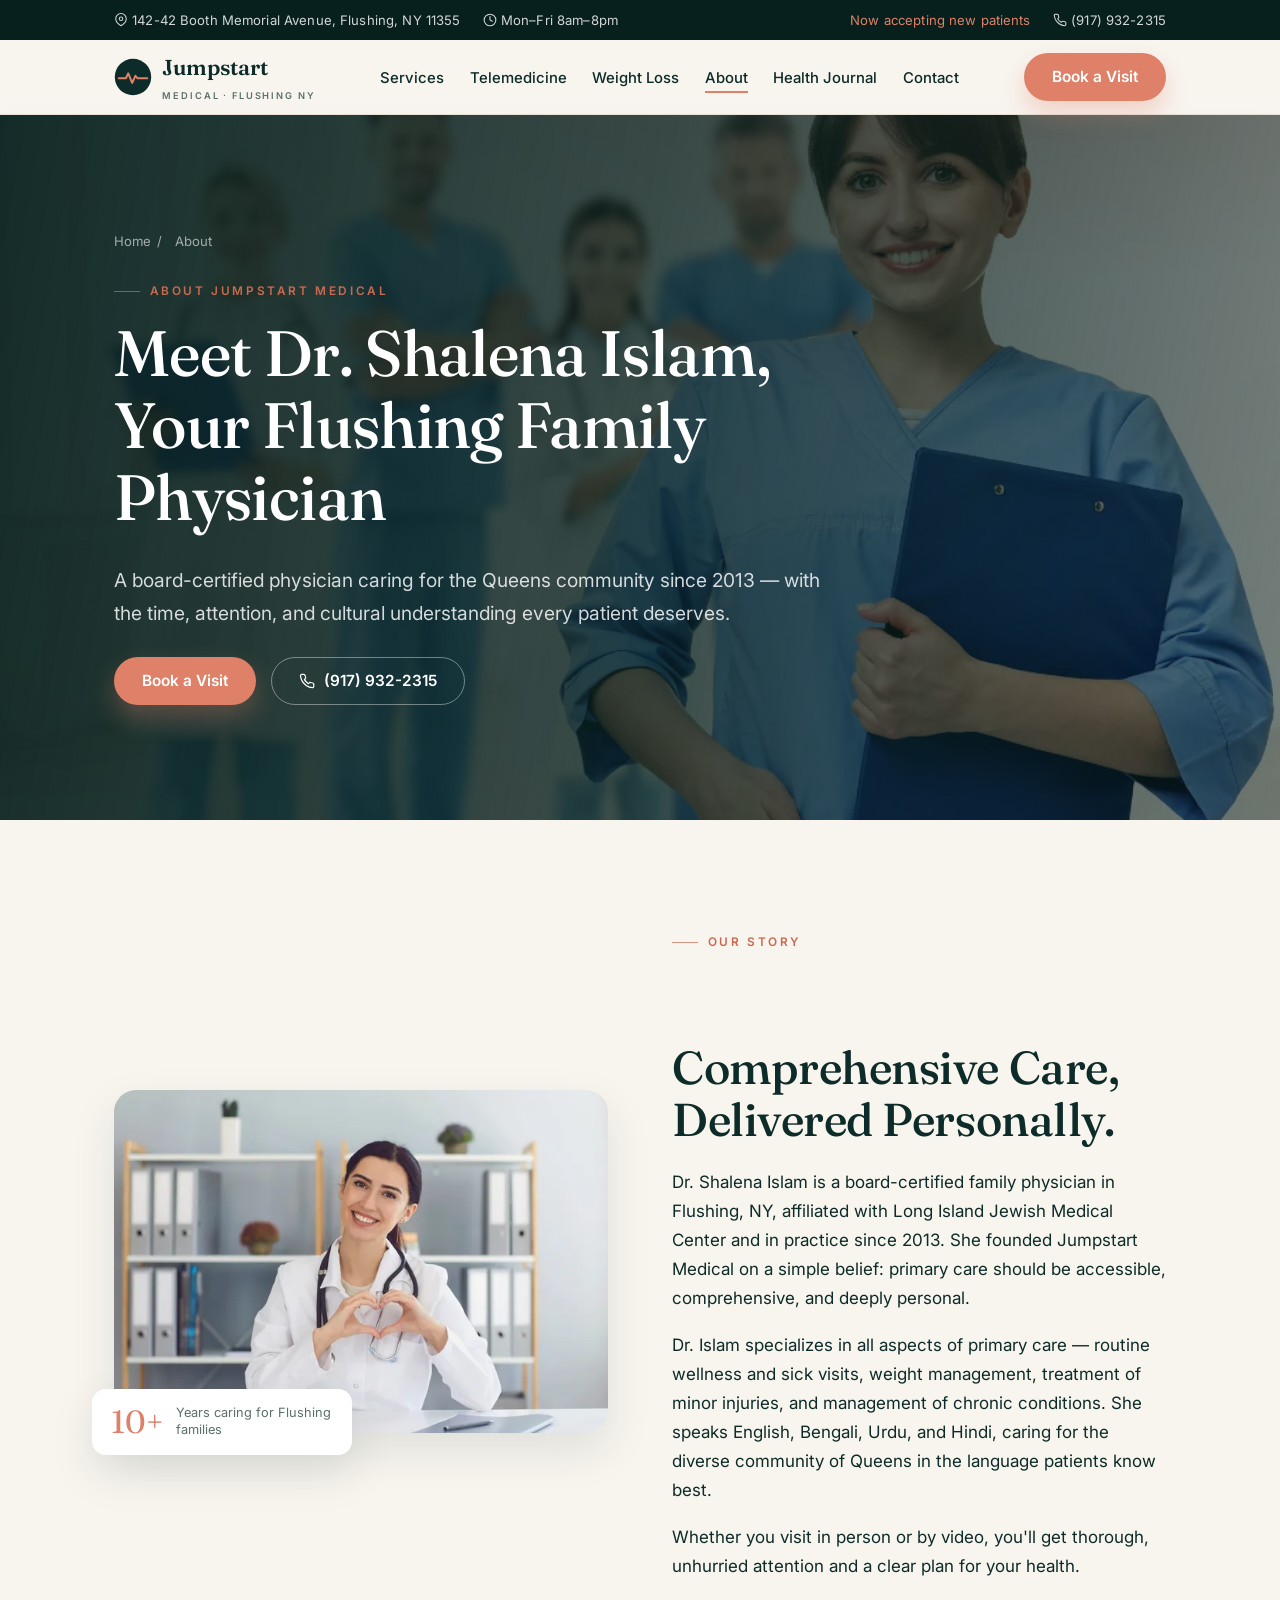
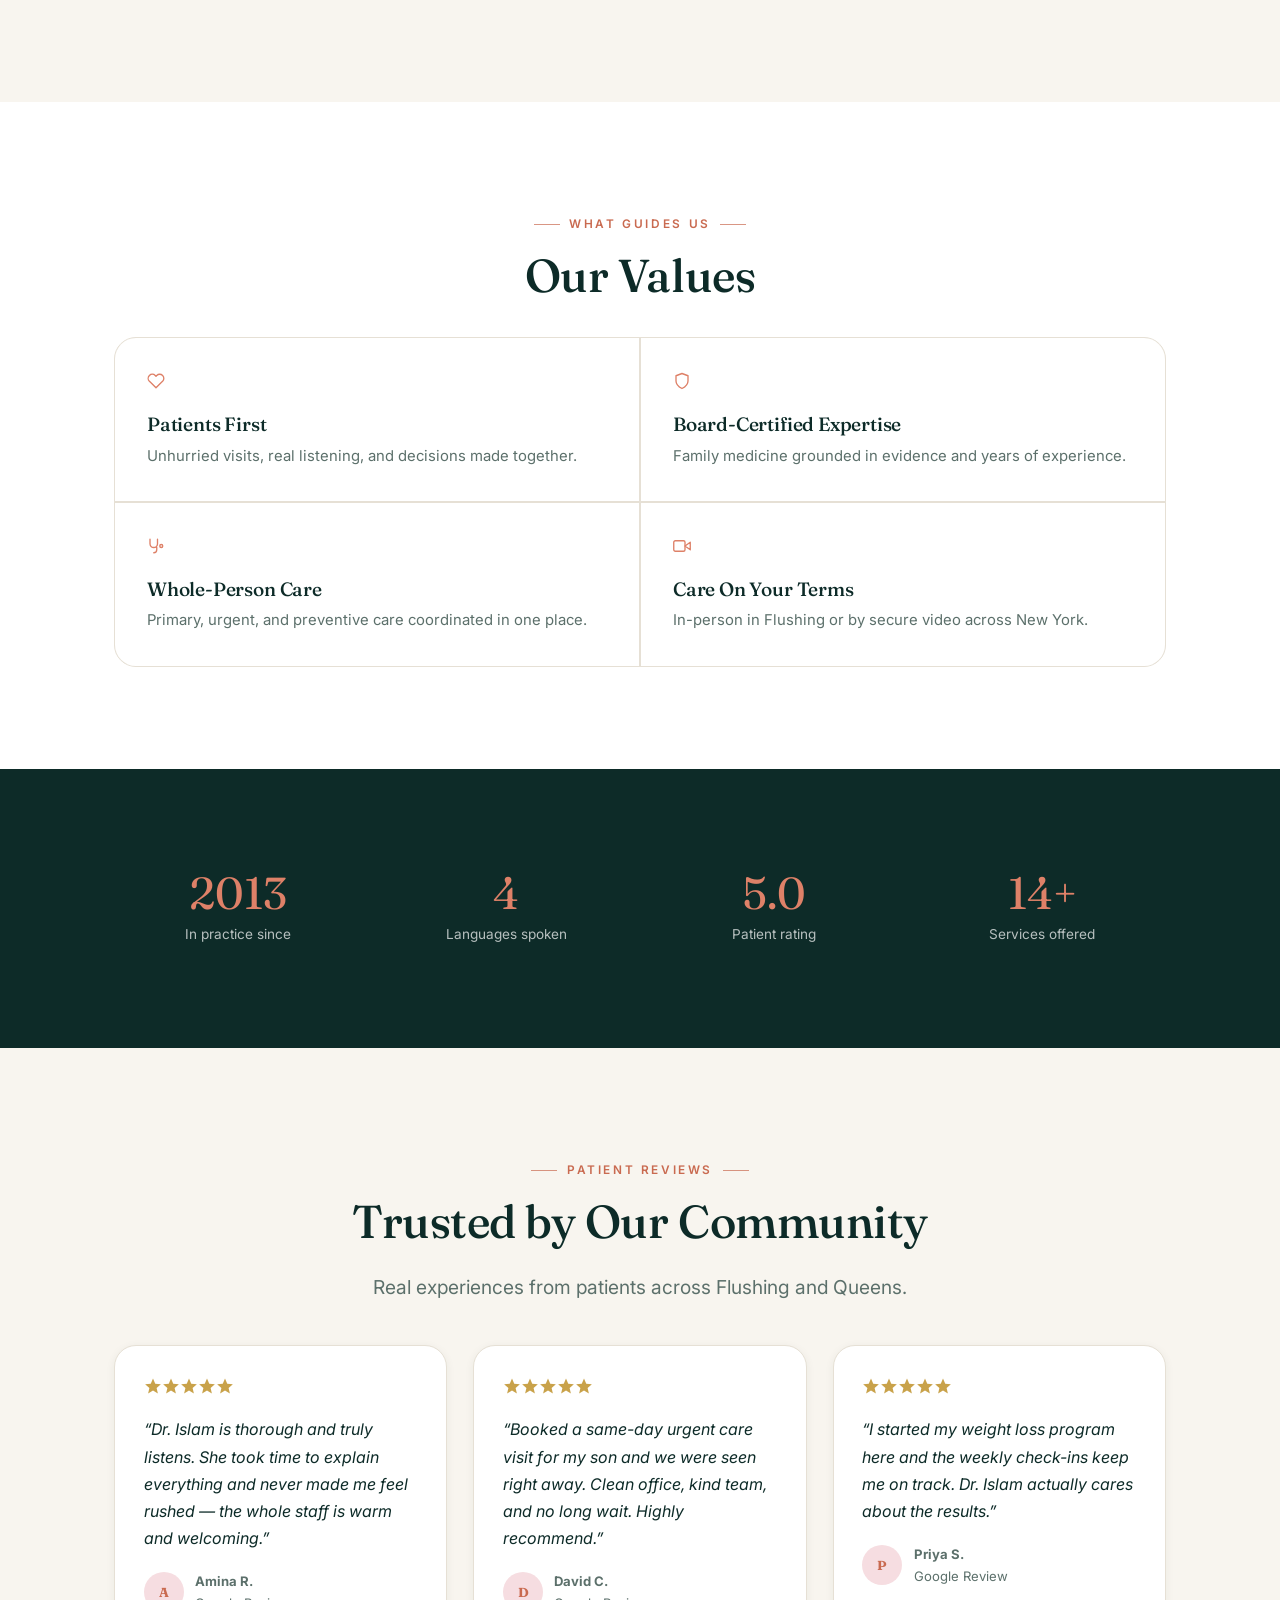
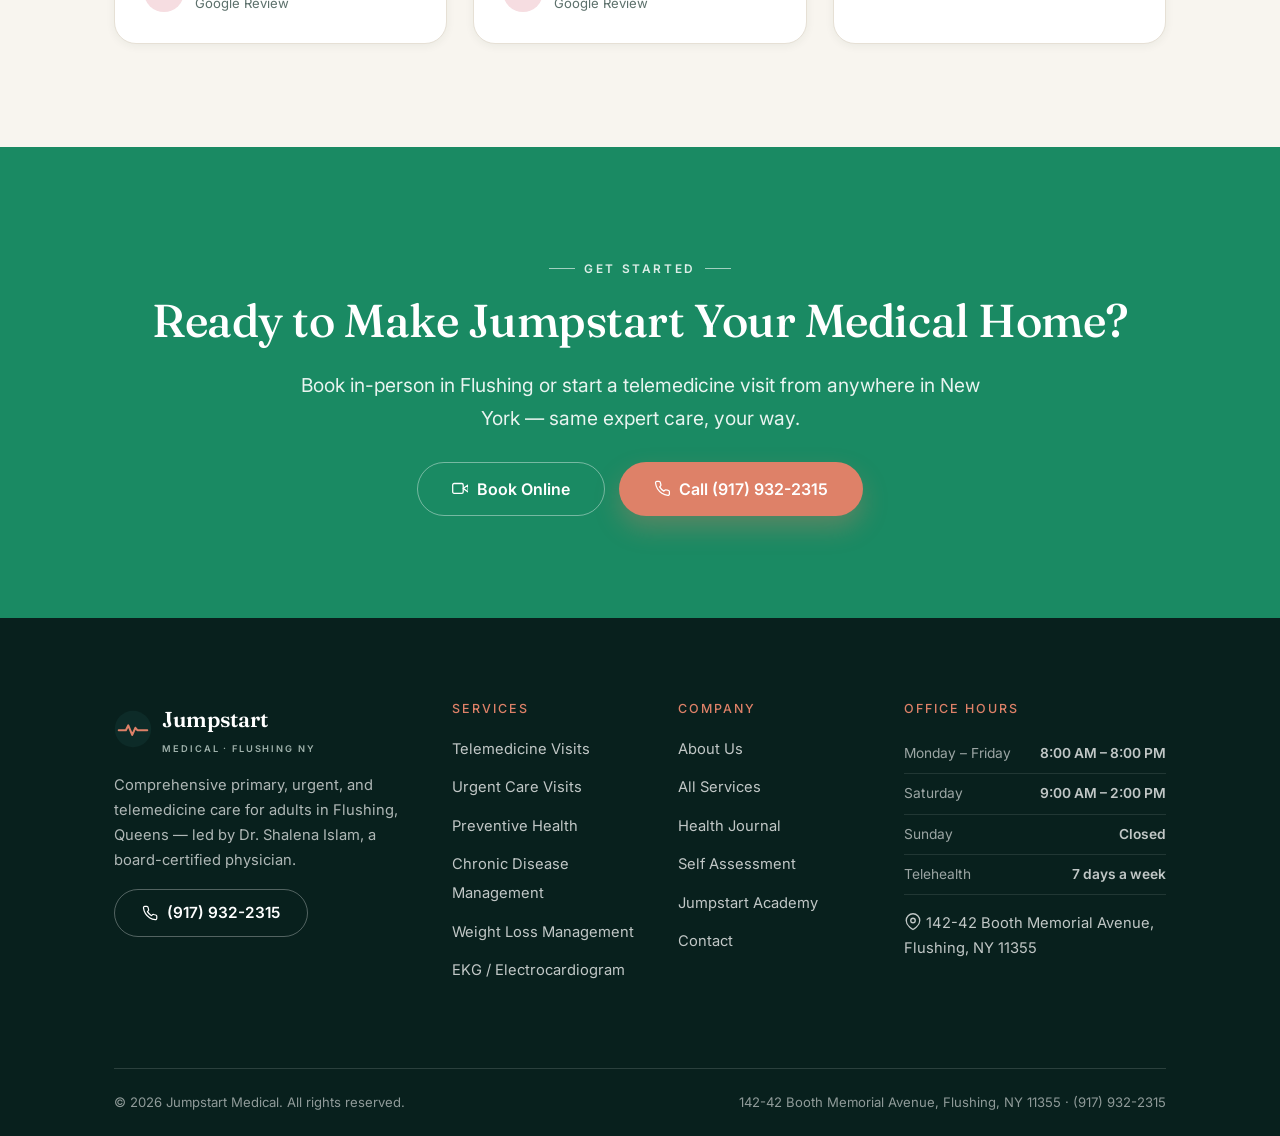
==== commit e8777333: "Add background photo to every page hero Inner page heroes (services, service details, about, contact" ====
--- a/about-us/index.html
+++ b/about-us/index.html
@@ -69,6 +69,7 @@
 </header>
 <main id="main">
 <section class="page-hero">
+  <img class="hero-bg" src="../assets/img/medical-team-jumpstart.webp" srcset="../assets/img/medical-team-jumpstart-640.webp 640w, ../assets/img/medical-team-jumpstart.webp 1200w" sizes="100vw" width="1200" height="750" alt="About Jumpstart Medical at Jumpstart Medical, Flushing NY">
   <div class="wrap">
     <div class="breadcrumb"><a href="../index.html">Home</a><span>/</span><span>About</span></div>
     <span class="kicker">About Jumpstart Medical</span>
--- a/assets/css/styles.css
+++ b/assets/css/styles.css
@@ -290,8 +290,14 @@
 
 /* ---------- Page hero (inner) ---------- */
 .page-hero { background: var(--ink); color: #fff; position: relative; overflow: hidden; }
-.page-hero::before { content:""; position:absolute; inset:0; background: radial-gradient(1200px 400px at 80% -10%, rgba(222,129,104,.22), transparent 60%); }
-.page-hero .wrap { position: relative; padding-block: clamp(64px, 9vw, 120px); }
+.page-hero .hero-bg { position: absolute; inset: 0; width: 100%; height: 100%; object-fit: cover; z-index: 0; }
+.page-hero::before {
+  content: ""; position: absolute; inset: 0; z-index: 1;
+  background:
+    linear-gradient(100deg, rgba(8,32,29,.95) 0%, rgba(8,32,29,.80) 48%, rgba(8,32,29,.55) 100%),
+    radial-gradient(1200px 400px at 80% -10%, rgba(222,129,104,.28), transparent 60%);
+}
+.page-hero .wrap { position: relative; z-index: 2; padding-block: clamp(64px, 9vw, 120px); }
 .page-hero h1 { color: #fff; max-width: 18ch; }
 .page-hero .lead { color: rgba(255,255,255,.82); max-width: 60ch; }
 .breadcrumb { font-size: .82rem; color: rgba(255,255,255,.6); margin-bottom: 1.2rem; }
